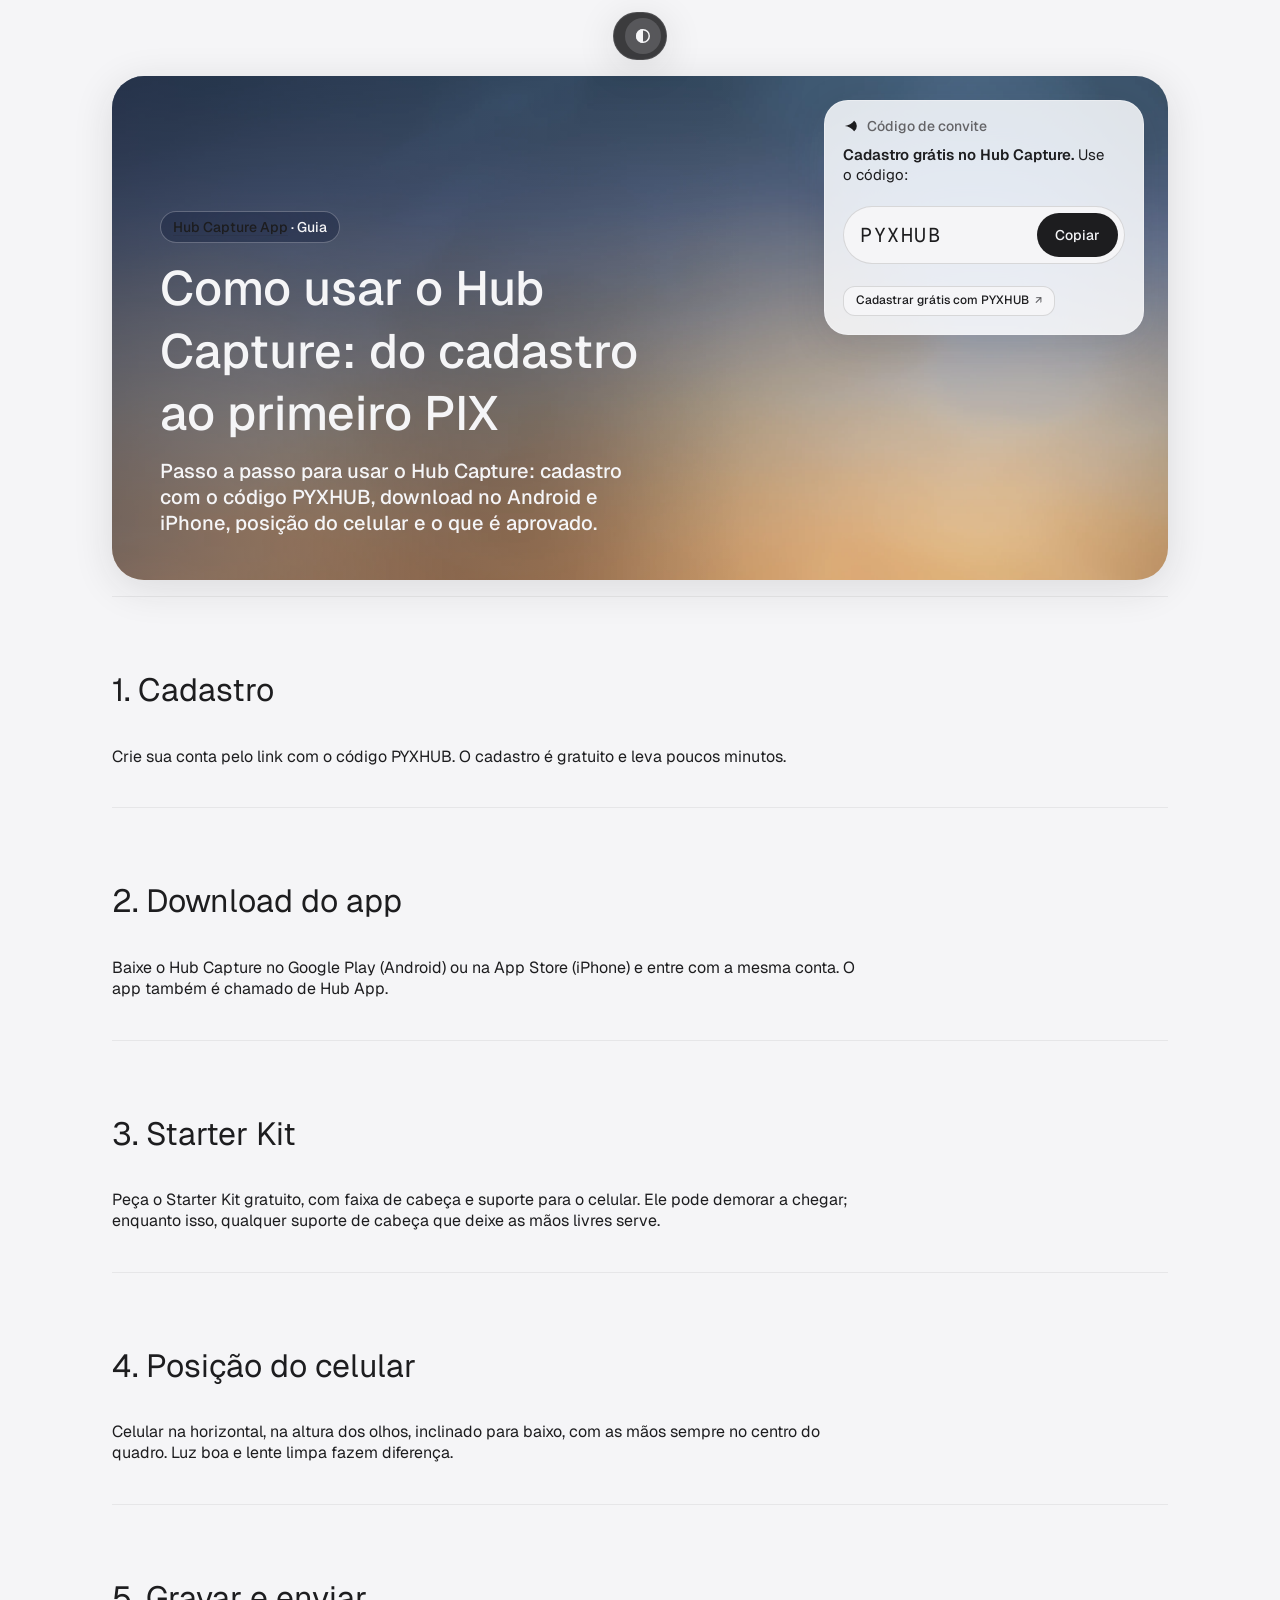
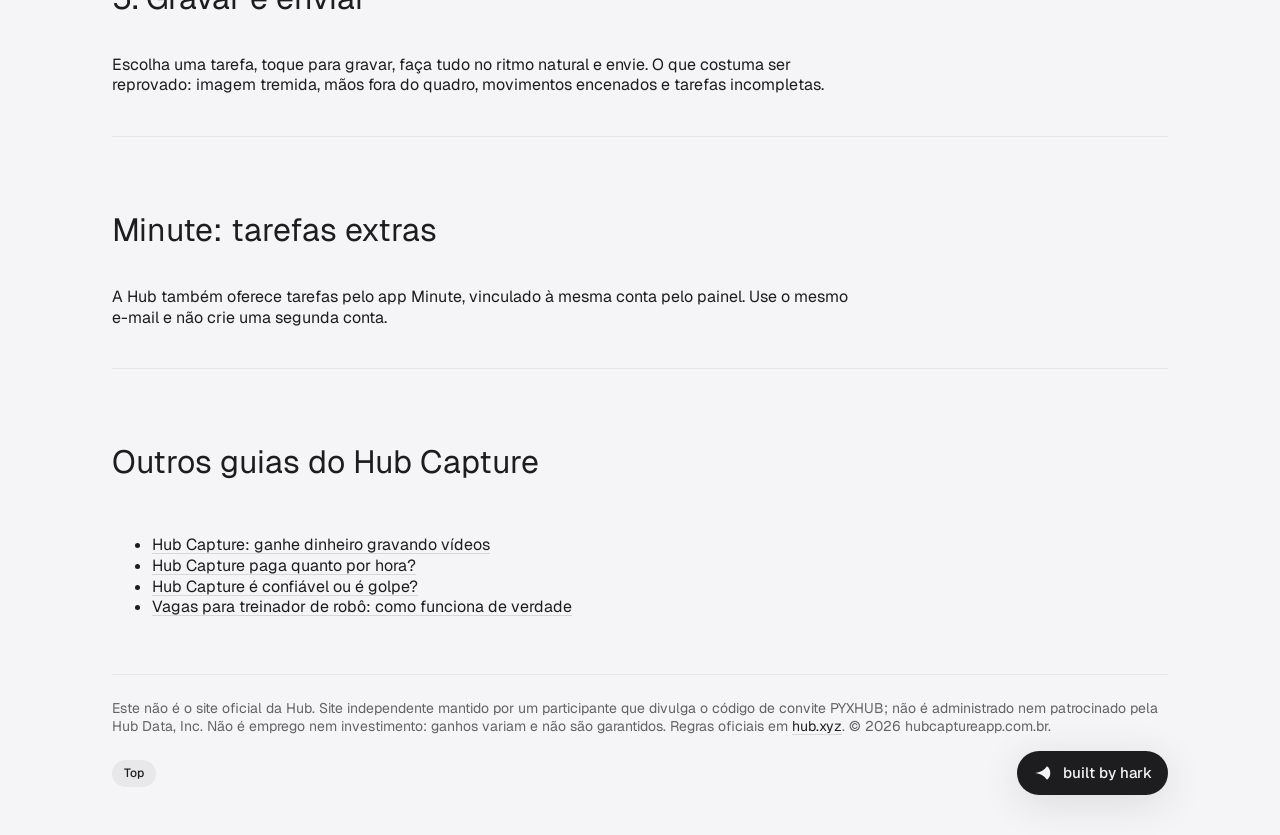
==== como-usar-hub-capture/index.html @ 34da89a3 "Search Console tag + 4 guias SEO" ====
<!doctype html>
<html lang="pt-BR">
  <head>
    <meta charset="utf-8" />
    <meta name="viewport" content="width=device-width, initial-scale=1" />
    <title>Como usar o Hub Capture: cadastro, download e primeira gravação</title>
    <meta name="description" content="Passo a passo para usar o Hub Capture: cadastro com o código PYXHUB, download no Android e iPhone, posição do celular e o que é aprovado." />
    <link rel="canonical" href="https://hubcaptureapp.com.br/como-usar-hub-capture/" />
    <meta property="og:type" content="article" /><meta property="og:locale" content="pt_BR" />
    <meta property="og:url" content="https://hubcaptureapp.com.br/como-usar-hub-capture/" /><meta property="og:title" content="Como usar o Hub Capture: cadastro, download e primeira gravação" />
    <meta property="og:description" content="Passo a passo para usar o Hub Capture: cadastro com o código PYXHUB, download no Android e iPhone, posição do celular e o que é aprovado." />
    <meta property="og:image" content="https://hubcaptureapp.com.br/hero-hubcapture.png" />
    <link rel="preconnect" href="https://fonts.googleapis.com" />
    <link rel="preconnect" href="https://fonts.gstatic.com" crossorigin />
    <link
      rel="stylesheet"
      href="https://fonts.googleapis.com/css2?family=Geist:wght@400;500;600&family=Geist+Mono:wght@400&display=swap"
    />
    <link rel="stylesheet" href="/hark.css" />
    <link rel="stylesheet" href="/hark-hero.css" />
    <style>
      .x-code {
        display: flex;
        align-items: center;
        gap: 8px;
        margin: 12px 0;
        padding: 6px 6px 6px 16px;
        border: 1px solid var(--stroke-primary);
        border-radius: var(--r-pill);
        background: var(--fill-primary-on);
      }
      .x-code__val {
        flex: 1;
        font-family: "Geist Mono", monospace;
        font-size: var(--size-heading);
        letter-spacing: 0.08em;
        color: var(--text-primary);
      }
      .x-copy {
        min-height: var(--tap);
        padding: 0 18px;
        border: 0;
        border-radius: var(--r-pill);
        background: var(--fill-primary);
        color: var(--text-primary-on);
        font: var(--type-label);
        cursor: pointer;
        transition: opacity var(--dur-quick) var(--ease-out);
      }
      .x-copy:hover { opacity: 0.85; }
      .x-copy:focus-visible { outline: 2px solid var(--text-primary); outline-offset: 2px; }
      .x-col h3 { font: var(--type-heading); margin: 0 0 12px; color: var(--text-primary); }
    </style>
    <script type="application/ld+json">{"@context": "https://schema.org", "@type": "FAQPage", "mainEntity": [{"@type": "Question", "name": "1. Cadastro", "acceptedAnswer": {"@type": "Answer", "text": "Crie sua conta pelo link com o código PYXHUB. O cadastro é gratuito e leva poucos minutos."}}, {"@type": "Question", "name": "2. Download do app", "acceptedAnswer": {"@type": "Answer", "text": "Baixe o Hub Capture no Google Play (Android) ou na App Store (iPhone) e entre com a mesma conta. O app também é chamado de Hub App."}}, {"@type": "Question", "name": "3. Starter Kit", "acceptedAnswer": {"@type": "Answer", "text": "Peça o Starter Kit gratuito, com faixa de cabeça e suporte para o celular. Ele pode demorar a chegar; enquanto isso, qualquer suporte de cabeça que deixe as mãos livres serve."}}, {"@type": "Question", "name": "4. Posição do celular", "acceptedAnswer": {"@type": "Answer", "text": "Celular na horizontal, na altura dos olhos, inclinado para baixo, com as mãos sempre no centro do quadro. Luz boa e lente limpa fazem diferença."}}, {"@type": "Question", "name": "5. Gravar e enviar", "acceptedAnswer": {"@type": "Answer", "text": "Escolha uma tarefa, toque para gravar, faça tudo no ritmo natural e envie. O que costuma ser reprovado: imagem tremida, mãos fora do quadro, movimentos encenados e tarefas incompletas."}}, {"@type": "Question", "name": "Minute: tarefas extras", "acceptedAnswer": {"@type": "Answer", "text": "A Hub também oferece tarefas pelo app Minute, vinculado à mesma conta pelo painel. Use o mesmo e-mail e não crie uma segunda conta."}}]}</script>
  </head>
  <body>
    <div class="page" id="top">
      <header class="nav glass" data-auto></header>
      <main class="main">
        <section class="hero">
          <div class="hero__copy">
            <p class="hero__eyebrow"><a class="link" href="/">Hub Capture App</a> · Guia</p>
            <h1>Como usar o Hub Capture: do cadastro ao primeiro PIX</h1>
            <p class="hero__sub">Passo a passo para usar o Hub Capture: cadastro com o código PYXHUB, download no Android e iPhone, posição do celular e o que é aprovado.</p>
          </div>
          <aside class="callout" aria-label="Código de convite">
            <p class="callout__head"><span class="hark-mark" data-size="16"></span> Código de convite</p>
            <p class="callout__lead"><strong>Cadastro grátis no Hub Capture.</strong> Use o código:</p>
            <div class="x-code"><span class="x-code__val">PYXHUB</span><button class="x-copy" type="button" data-copy="PYXHUB" aria-label="Copiar o código PYXHUB">Copiar</button></div>
            <a class="btn" href="https://app.hub.xyz/r/PYXHUB" target="_blank" rel="noopener">Cadastrar grátis com PYXHUB</a>
          </aside>
        </section>
        <section class="section"><div class="head"><h2>1. Cadastro</h2></div><div class="prose"><p>Crie sua conta pelo link com o código PYXHUB. O cadastro é gratuito e leva poucos minutos.</p></div></section>
<section class="section"><div class="head"><h2>2. Download do app</h2></div><div class="prose"><p>Baixe o Hub Capture no Google Play (Android) ou na App Store (iPhone) e entre com a mesma conta. O app também é chamado de Hub App.</p></div></section>
<section class="section"><div class="head"><h2>3. Starter Kit</h2></div><div class="prose"><p>Peça o Starter Kit gratuito, com faixa de cabeça e suporte para o celular. Ele pode demorar a chegar; enquanto isso, qualquer suporte de cabeça que deixe as mãos livres serve.</p></div></section>
<section class="section"><div class="head"><h2>4. Posição do celular</h2></div><div class="prose"><p>Celular na horizontal, na altura dos olhos, inclinado para baixo, com as mãos sempre no centro do quadro. Luz boa e lente limpa fazem diferença.</p></div></section>
<section class="section"><div class="head"><h2>5. Gravar e enviar</h2></div><div class="prose"><p>Escolha uma tarefa, toque para gravar, faça tudo no ritmo natural e envie. O que costuma ser reprovado: imagem tremida, mãos fora do quadro, movimentos encenados e tarefas incompletas.</p></div></section>
<section class="section"><div class="head"><h2>Minute: tarefas extras</h2></div><div class="prose"><p>A Hub também oferece tarefas pelo app Minute, vinculado à mesma conta pelo painel. Use o mesmo e-mail e não crie uma segunda conta.</p></div></section>
<section class="section"><div class="head"><h2>Outros guias do Hub Capture</h2></div><div class="prose"><ul><li><a class="link" href="/">Hub Capture: ganhe dinheiro gravando vídeos</a></li><li><a class="link" href="/hub-capture-quanto-paga/">Hub Capture paga quanto por hora?</a></li><li><a class="link" href="/hub-capture-e-confiavel/">Hub Capture é confiável ou é golpe?</a></li><li><a class="link" href="/vagas-treinador-de-robo/">Vagas para treinador de robô: como funciona de verdade</a></li></ul></div></section>
      </main>
      <footer class="foot">
        <p>Este não é o site oficial da Hub. Site independente mantido por um participante que divulga o código de convite PYXHUB; não é administrado nem patrocinado pela Hub Data, Inc. Não é emprego nem investimento: ganhos variam e não são garantidos. Regras oficiais em <a class="link" href="https://hub.xyz" target="_blank" rel="noopener">hub.xyz</a>. © 2026 hubcaptureapp.com.br.</p>
        <nav aria-label="Voltar às seções" data-auto></nav>
        <a class="badge" href="https://hark.com/" target="_blank" rel="noopener"><span class="hark-mark"></span><span>built by hark</span></a>
      </footer>
    </div>
    <script src="/hark.js"></script>
    <script>
      document.querySelectorAll(".x-copy").forEach(function (b) {
        b.addEventListener("click", function () {
          var code = b.getAttribute("data-copy");
          function done() {
            b.textContent = "Copiado!";
            setTimeout(function () { b.textContent = "Copiar"; }, 2000);
          }
          if (navigator.clipboard && navigator.clipboard.writeText) {
            navigator.clipboard.writeText(code).then(done, fallback);
          } else {
            fallback();
          }
          function fallback() {
            var t = document.createElement("textarea");
            t.value = code;
            t.setAttribute("readonly", "");
            t.style.position = "absolute";
            t.style.left = "-9999px";
            document.body.appendChild(t);
            t.select();
            try { document.execCommand("copy"); done(); } catch (e) {}
            document.body.removeChild(t);
          }
        });
      });
    </script>
  </body>
</html>
---- hark.css ----
/* Hark's design tokens and component styles. Each component's rules follow its @component comment. style-gates: data */

/* @component foundations */
/* Every component switches layout at one of three widths: 600px, below which a page takes a phone's
   spacing; 761px, from which two-up components (stats, checklists, pairs) sit side by side; and 900px,
   from which heads, steps, timelines, cards and the hero's callout take their desktop layout. Media
   queries cannot read custom properties, so each query writes one side of those widths, and
   TestKitStylesheetsShareThreeBreakpoints holds every kit file to them. */
:root {
  color-scheme: light dark;

  --text-primary: light-dark(#1d1d1f, #f5f5f7);         /* body text */
  --text-secondary: light-dark(#636366, #a1a1a6);       /* supporting grey text */
  --text-tertiary: light-dark(#1d1d1f4d, #f5f5f74d);    /* hollow dots, faint marks; never body text */
  --text-primary-on: light-dark(#f5f5f7, #1d1d1f);      /* text on --fill-primary */
  --text-secondary-on: light-dark(#aeaeb2, #5c5c60);    /* grey text on --fill-primary */
  --fill-primary: light-dark(#1d1d1f, #f5f5f7);         /* the strong fill: solid chips, the nav, the badge */
  --fill-primary-on: light-dark(#f5f5f7, #1d1d1f);      /* the page background */
  --fill-secondary: light-dark(#1d1d1f80, #f5f5f780);
  --fill-tertiary: light-dark(#e8e8ea, #2a2a2d);        /* the grey card, panel and row tint */
  --fill-segment: light-dark(#3a3a3c, #e2e2e4);         /* the nav's tab track */
  --fill-system-green: #00a665;                         /* status: done, ready */
  --fill-system-orange: #ff4d00;                        /* status: now, current */
  --fill-system-red: light-dark(#da2f35, #f1555b);      /* status: blocked, error */
  --transparent-primary: light-dark(#1d1d1f4d, #f5f5f74d);
  --stroke-primary: light-dark(#1d1d1f24, #f5f5f724);   /* strong hairline */
  --stroke-secondary: light-dark(#1d1d1f12, #f5f5f712); /* faint hairline between rows */
  --stroke-primary-on: light-dark(#f5f5f71a, #1d1d1f1a);
  --stroke-composer: light-dark(#f5f5f780, #1d1d1f80);  /* the callout's glass edge */
  --stroke-system-orange: #ff4d0026;
  --hover-wash: light-dark(#1d1d1f0d, #f5f5f70d);
  --hover-wash-primary-on: light-dark(#f9f9fa26, #1d1d1f14);

  /* The hero is light text over a dark photo in both themes. */
  --hero-surface: #161f39;
  --hero-text: #f5f5f7;
  --hero-text-muted: #f5f5f7cc;
  --hero-scrim-strong: rgb(22 31 57 / 0.78);
  --hero-scrim-soft: rgb(22 31 57 / 0.3);
  --hero-scrim-side: rgb(22 31 57 / 0.45);
  --hero-glass: rgb(22 31 57 / 0.42);
  --hero-glass-faint: rgb(22 31 57 / 0.35);
  --hero-glass-stroke: rgb(245 245 247 / 0.28);

  --mat-regular: light-dark(rgb(255 255 255 / 0.56), rgb(29 29 31 / 0.55));
  --mat-thin: light-dark(rgb(255 255 255 / 0.22), rgb(29 29 31 / 0.4));
  --mat-agent: light-dark(rgb(255 255 255 / 0.84), rgb(29 29 31 / 0.66));
  --mat-inverse: color-mix(in srgb, var(--fill-primary) 86%, transparent);  /* the nav: dark on light, light on dark */
  --hark-blur: blur(50px) saturate(1.6);
  --hark-shadow: 0 8px 40px #1d1d1f1f;

  --sans: "GT Standard", "GT Standard L", "Geist", -apple-system, BlinkMacSystemFont, "Helvetica Neue", sans-serif;
  --lh: 1.3;                                            /* every text style is 130% */
  --weight-light: 300;
  --weight-regular: 400;
  --weight-medium: 500;
  --weight-bold: 600;
  --size-caption: 12px;                                 /* the smallest text allowed */
  --size-meta: 13px;
  --size-small: 14px;
  --size-body: 15px;
  --size-prose: 16px;
  --size-heading: 20px;
  --size-figure: clamp(24px, 3vw, 32px);
  --size-title: clamp(26px, 3vw, 32px);
  --size-display: clamp(34px, 5vw, 48px);
  --size-lede: clamp(16px, 1.7vw, 20px);

  --type-caption: var(--weight-regular) var(--size-caption)/var(--lh) var(--sans);
  --type-tag: var(--weight-medium) var(--size-caption)/var(--lh) var(--sans);
  --type-small: var(--weight-regular) var(--size-small)/var(--lh) var(--sans);
  --type-label: var(--weight-medium) var(--size-small)/var(--lh) var(--sans);
  --type-body: var(--weight-regular) var(--size-body)/var(--lh) var(--sans);
  --type-body-strong: var(--weight-medium) var(--size-body)/var(--lh) var(--sans);
  --type-heading: var(--weight-medium) var(--size-heading)/var(--lh) var(--sans);
  --type-lede: var(--weight-medium) var(--size-lede)/var(--lh) var(--sans);
  --type-figure: var(--weight-regular) var(--size-figure)/var(--lh) var(--sans);
  --type-title: var(--weight-regular) var(--size-title)/var(--lh) var(--sans);
  --type-display: var(--weight-medium) var(--size-display)/var(--lh) var(--sans);
  --type-numeral: var(--weight-regular) 48px/1 var(--sans);

  --r-s: 12px;
  --r-m: 16px;
  --r-l: 24px;
  --r-xl: 32px;
  --r-pill: 100px;

  --ease-out: cubic-bezier(0.23, 1, 0.32, 1);
  --dur-quick: 160ms;

  --page-max: 1120px;
  --gutter: clamp(16px, 3vw, 32px);                     /* the page's side padding */
  --tap: 44px;                                          /* the smallest touch target */
}
:root[data-theme="light"] { color-scheme: light; }
:root[data-theme="dark"] { color-scheme: dark; }

* { box-sizing: border-box; }
/* The page keeps its own bounce but never hands a fling on: a page is framed in Hark's /site
   page, and a fling past its top would otherwise carry on into that page and drag the frame down. */
html, body { overscroll-behavior-y: contain; }
html { -webkit-text-size-adjust: 100%; scroll-behavior: smooth; }
@media (prefers-reduced-motion: reduce) { html { scroll-behavior: auto; } }

/* The page background lives on body and html stays transparent, so the browser paints the whole
   canvas, and the band a bounce reveals, in body's color, including a page's own override of it. */
body {
  margin: 0;
  background: var(--fill-primary-on);
  color: var(--text-primary);
  font: var(--type-body);
  -webkit-font-smoothing: antialiased;
  overflow-x: hidden;
}

img { max-width: 100%; display: block; }
figure { margin-inline: 0; }
a { color: inherit; }
b, strong { font-weight: var(--weight-bold); }
p { margin: 0; text-wrap: pretty; }
h1, h2, h3 { margin: 0; text-wrap: balance; }
small { font-size: max(var(--size-caption), 0.85em); }
.sub { color: var(--text-secondary); }

:focus-visible { outline: 2px solid var(--fill-primary); outline-offset: 3px; border-radius: 6px; }

/* @component page */
.page {
  max-width: var(--page-max);
  margin: 0 auto;
  padding-inline: var(--gutter);
  padding-block: 12px 40px;
  display: grid;
  grid-template-columns: minmax(0, 1fr);
  gap: 16px;
}
.main { display: grid; grid-template-columns: minmax(0, 1fr); gap: 16px; min-width: 0; }

.glass {
  background: var(--mat-inverse);
  -webkit-backdrop-filter: var(--hark-blur);
  backdrop-filter: var(--hark-blur);
  border: 1px solid var(--stroke-primary-on);
}
.nav {
  position: sticky;
  top: calc(env(safe-area-inset-top, 0px) + 12px);
  z-index: 20;
  justify-self: center;
  max-width: 100%;
  display: flex;
  align-items: center;
  gap: 6px;
  padding: 5px;
  border-radius: var(--r-pill);
  box-shadow: var(--hark-shadow);
}
.nav :focus-visible { outline-color: var(--fill-primary-on); }
.seg {
  display: flex;
  min-width: 0;
  overflow-x: auto;
  scrollbar-width: none;
  border-radius: var(--r-pill);
  background: var(--fill-segment);
}
.seg::-webkit-scrollbar { display: none; }
.seg a {
  flex: none;
  padding: 8px 14px;
  border-radius: var(--r-pill);
  font: var(--type-label);
  color: var(--text-secondary-on);
  text-decoration: none;
  white-space: nowrap;
}
.seg a:hover { color: var(--text-primary-on); }
/* The active tab carries its own fill so its text is measured against it. */
.seg a[aria-current="true"] { background: var(--fill-primary-on); color: var(--text-primary); }
.theme-btn {
  flex: none;
  width: 36px; height: 36px;
  display: grid;
  place-items: center;
  border: 0;
  border-radius: 50%;
  background: var(--hover-wash-primary-on);
  color: var(--text-primary-on);
  cursor: pointer;
}
.theme-btn:hover { box-shadow: inset 0 0 0 100px var(--hover-wash-primary-on); }
.theme-btn::before { content: ""; width: 14px; height: 14px; border-radius: 50%; box-shadow: inset 0 0 0 1.5px currentColor; background: linear-gradient(to right, light-dark(currentColor, transparent) 50%, light-dark(transparent, currentColor) 50%); }
@media (max-width: 599px) {
  .seg a { display: flex; align-items: center; min-height: var(--tap); }
  .theme-btn { width: var(--tap); height: var(--tap); }
}

/* @component footer */
.foot {
  display: flex;
  flex-wrap: wrap;
  align-items: center;
  justify-content: space-between;
  gap: 16px 24px;
  padding-top: 24px;
  border-top: 1px solid var(--stroke-secondary);
  font-size: var(--size-small);
  color: var(--text-secondary);
}
.foot strong { color: var(--text-primary); }
.foot nav { display: flex; flex-wrap: wrap; gap: 6px; }
.foot nav a {
  padding: 6px 12px;
  border-radius: var(--r-pill);
  background: var(--fill-tertiary);
  color: var(--text-primary);
  font: var(--type-tag);
  text-decoration: none;
}
.foot nav a:hover { box-shadow: inset 0 0 0 100px var(--hover-wash); }
.badge {
  display: inline-flex;
  align-items: center;
  gap: 10px;
  padding: 12px 16px;
  border-radius: var(--r-xl);
  background: var(--fill-primary);
  color: var(--text-primary-on);
  box-shadow: var(--hark-shadow);
  font: var(--weight-medium) var(--size-body)/1.1 var(--sans);
  text-decoration: none;
}
.badge:hover { box-shadow: var(--hark-shadow), inset 0 0 0 100px var(--hover-wash-primary-on); }
.hark-mark { display: inline-grid; place-items: center; }
.hark-mark svg { display: block; }
@media (max-width: 599px) {
  .foot nav a { display: inline-flex; align-items: center; min-height: var(--tap); min-width: var(--tap); }
  .badge { min-height: var(--tap); }
}

/* @component chip */
.chip {
  display: inline-flex;
  align-items: center;
  gap: 6px;
  padding: 4px 10px 4px 8px;
  border-radius: var(--r-pill);
  font: var(--type-tag);
  max-width: 100%;
  background: var(--fill-tertiary);
  color: var(--text-secondary);
  vertical-align: middle;
}
.chip::before {
  content: "";
  width: 7px; height: 7px;
  border-radius: 50%;
  flex: none;
  box-shadow: inset 0 0 0 1.5px var(--text-tertiary);
}
.chip--solid { background: var(--fill-primary); color: var(--text-primary-on); }
.chip--solid::before { background: var(--fill-system-green); box-shadow: none; }
td .chip { white-space: nowrap; }
/* @component dot */
.dot {
  display: inline-flex;
  align-items: center;
  gap: 6px;
  margin-top: 4px;
  font: var(--type-tag);
  color: var(--text-primary);
}
.dot::before { content: ""; width: 7px; height: 7px; border-radius: 50%; background: var(--fill-system-green); }
tbody th .dot { display: flex; width: fit-content; }
/* @component pill */
.pill {
  display: inline-block;
  padding: 1px 8px;
  border-radius: var(--r-pill);
  background: var(--fill-tertiary);
  color: var(--text-secondary);
  font: var(--type-tag);
  white-space: normal;
  vertical-align: 1px;
}
/* @component button, link and links */
.btn {
  display: inline-flex;
  align-items: center;
  gap: 6px;
  min-height: 30px;
  padding: 5px 12px;
  border-radius: var(--r-s);
  background: var(--fill-primary-on);
  color: var(--text-primary);
  border: 1px solid var(--stroke-primary);
  font: var(--type-tag);
  text-decoration: none;
  max-width: 100%;
  transition: box-shadow var(--dur-quick) ease;
}
.btn:hover { box-shadow: inset 0 0 0 100px var(--hover-wash); }
.btn[target="_blank"]::after { content: "\2197"; font-size: 11px; color: var(--text-secondary); }
.link {
  color: var(--text-primary);
  text-decoration: underline;
  text-decoration-color: var(--stroke-primary);
  text-underline-offset: 3px;
  max-width: 100%;
  overflow-wrap: anywhere;
}
.link:hover { text-decoration-color: currentColor; }
.links { display: flex; flex-wrap: wrap; gap: 8px; }
@media (pointer: coarse), (max-width: 599px) { .btn { min-height: var(--tap); padding-inline: 14px; } }

/* A button that asks Hark is the page's primary capsule. Once it sends, Hark
   writes a check and "Sent to Hark" into it, and it turns secondary. A press
   that does not send shows a short notice in place of its words for a moment. */
.btn[data-hark-action] {
  justify-content: center;
  gap: 8px;
  min-height: 48px;
  padding: 0 20px;
  border: 0;
  border-radius: var(--r-pill);
  background: var(--fill-primary);
  color: var(--text-primary-on);
  font: var(--type-body-strong);
  text-align: center;
  white-space: nowrap;
  cursor: pointer;
  transition: box-shadow var(--dur-quick) ease, transform var(--dur-quick) ease;
}
.btn[data-hark-action]:hover { box-shadow: inset 0 0 0 100px var(--hover-wash-primary-on); }
.btn[data-hark-action]:active { transform: scale(0.97); }
.btn[data-hark-action] svg { flex: none; }
.btn[data-hark-action][data-hark-state="sent"] { background: var(--fill-tertiary); color: var(--text-primary); box-shadow: none; }

[data-hark-action][data-hark-state="sending"] { opacity: 0.6; pointer-events: none; }
[data-hark-action][data-hark-state="sent"] { pointer-events: none; cursor: default; }
@media (max-width: 599px) {
  .link { display: inline-flex; align-items: center; min-width: var(--tap); min-height: var(--tap); margin: -13px 0; vertical-align: middle; }
}
/* @component text and fineprint */
.prose { display: grid; gap: 12px; max-width: 68ch; font-size: var(--size-prose); }
.fineprint { font-size: var(--size-small); color: var(--text-secondary); max-width: 70ch; }
/* @component hero */
.hero {
  position: relative;
  min-height: clamp(320px, 46vh, 480px);
  border-radius: var(--r-xl);
  overflow: hidden;
  display: flex;
  align-items: flex-end;
  color: var(--hero-text);
  isolation: isolate;
  box-shadow: var(--hark-shadow);
  background: var(--hero-surface);
}
/* Without a photo the hero is as tall as its copy, so the callout sits beside the copy instead of over it. */
.hero:not(:has(.hero__img)) { min-height: 0; background: var(--hero-surface) center / cover no-repeat; }
.hero:not(:has(.hero__img))::after { background: linear-gradient(to right, var(--hero-scrim-side) 0%, transparent 60%); }
@media (min-width: 900px) {
  .hero:not(:has(.hero__img)) > .callout { position: static; flex: none; align-self: flex-start; margin: clamp(16px, 2.4vw, 24px) clamp(16px, 2.4vw, 24px) clamp(16px, 2.4vw, 24px) auto; }
}
.hero__img {
  position: absolute;
  inset: 0;
  width: 100%;
  height: 100%;
  object-fit: cover;
  object-position: 40% 60%;
  z-index: -2;
}
.hero::after {
  content: "";
  position: absolute;
  inset: 0;
  z-index: -1;
  background:
    linear-gradient(to top, var(--hero-scrim-strong) 0%, var(--hero-scrim-soft) 42%, transparent 66%),
    linear-gradient(to right, var(--hero-scrim-side) 0%, transparent 60%);
}
.hero__copy {
  display: grid;
  gap: 14px;
  max-width: 40rem;
  padding: clamp(24px, 4vw, 48px);
  padding-bottom: clamp(28px, 3.4vw, 44px);
}
.hero__eyebrow {
  justify-self: start;
  padding: 6px 12px;
  border-radius: var(--r-pill);
  background: var(--hero-glass);
  border: 1px solid var(--hero-glass-stroke);
  -webkit-backdrop-filter: var(--hark-blur);
  backdrop-filter: var(--hark-blur);
  font: var(--type-label);
}
.hero h1 { font: var(--type-display); letter-spacing: 0; }
.hero h1 em { font-style: normal; }
.hero__sub { font: var(--type-lede); max-width: 34ch; }
.hero__meta { font-size: var(--size-small); color: var(--hero-text-muted); }
.hero__credit {
  position: absolute;
  right: clamp(20px, 3vw, 32px);
  bottom: 16px;
  padding: 4px 10px;
  border-radius: var(--r-pill);
  background: var(--hero-glass-faint);
  -webkit-backdrop-filter: var(--hark-blur);
  backdrop-filter: var(--hark-blur);
  font: var(--type-caption);
  color: var(--hero-text-muted);
}
/* A callout overlays the photo's top corner, so the hero keeps room for it above the copy. */
@media (min-width: 900px) { .hero:has(> .callout) { min-height: clamp(420px, 56vh, 560px); } }
.hero > .callout {
  position: absolute;
  top: clamp(16px, 2.4vw, 24px);
  right: clamp(16px, 2.4vw, 24px);
  width: min(320px, calc(100% - 32px));
}
@media (max-width: 899px) {
  .hero { flex-direction: column; justify-content: flex-end; align-items: stretch; min-height: 0; }
  .hero__img { object-position: 22% 50%; }
  .hero__copy { padding-top: 140px; padding-bottom: 28px; }
  .hero:not(:has(.hero__img)) .hero__copy { padding-top: clamp(24px, 4vw, 48px); }
  .hero__credit { top: 16px; right: 16px; bottom: auto; }
  .hero > .callout { position: static; width: auto; margin: 0 12px 12px; }
}
/* On a phone the title starts higher, so the first screen reaches the stats. */
@media (max-width: 599px) { .hero__copy { padding-top: 88px; padding-bottom: 20px; } }
/* @component callout */
.callout {
  max-width: 420px;
  display: grid;
  gap: 10px;
  padding: 16px 18px 18px;
  border-radius: var(--r-l);
  background: var(--mat-agent);
  -webkit-backdrop-filter: var(--hark-blur);
  backdrop-filter: var(--hark-blur);
  border: 1px solid var(--stroke-composer);
  box-shadow: var(--hark-shadow);
  color: var(--text-primary);
  font-size: var(--size-small);
}
.callout__head { display: flex; align-items: center; gap: 8px; color: var(--text-secondary); font-weight: var(--weight-medium); }
.callout__head svg { color: var(--text-primary); }
.callout__lead { font-size: var(--size-body); }
.callout .fineprint { font-size: var(--size-caption); }
.callout .btn { justify-self: start; }
/* @component stats */
.stats { display: grid; grid-auto-flow: column; grid-auto-columns: minmax(0, 1fr); padding-top: 8px; }
.stat {
  display: grid;
  grid-template-rows: 1fr auto;
  gap: 4px;
  padding: 12px 24px;
  border-left: 1px solid var(--stroke-secondary);
}
.stat:first-child { border-left: 0; padding-left: 0; }
.stat__fig { font: var(--type-figure); font-variant-numeric: tabular-nums; }
.stat__label { font-size: var(--size-small); color: var(--text-secondary); }
@media (max-width: 760px) {
  .stats { grid-auto-flow: row; grid-template-columns: auto minmax(0, 1fr); column-gap: 12px; padding-top: 0; }
  .stat { grid-column: 1 / -1; grid-template-columns: subgrid; align-items: baseline; gap: 12px; padding: 14px 0; border-left: 0; border-top: 1px solid var(--stroke-secondary); }
  .stat:first-child { border-top: 0; }
}
/* On a phone the stats sit two to a row, figure over label. */
@media (max-width: 599px) {
  .stats { grid-template-columns: repeat(2, minmax(0, 1fr)); column-gap: 0; }
  .stat { grid-column: auto; grid-template-columns: none; gap: 2px; padding: 12px 0; }
  .stat:nth-child(2) { border-top: 0; }
  .stat:nth-child(even) { padding-left: 16px; border-left: 1px solid var(--stroke-secondary); }
  .stat__fig { font-size: 26px; line-height: 1.15; }
  .stat__label { font-size: var(--size-caption); }
}
/* @component section */
.section {
  padding-block: clamp(40px, 6vw, 72px) clamp(16px, 2vw, 24px);
  border-top: 1px solid var(--stroke-secondary);
  scroll-margin-top: calc(env(safe-area-inset-top, 0px) + 72px); /* Clears the sticky .nav: its top offset plus its tallest height, 56px. */
  min-width: 0;
}
.section > * + * { margin-top: clamp(20px, 2.4vw, 28px); }
.section > .head + * { margin-top: 0; }
.head {
  display: grid;
  grid-template-columns: minmax(0, 1.65fr) minmax(0, 1fr);
  gap: 10px 40px;
  align-items: end;
  margin-bottom: clamp(24px, 3vw, 36px);
}
.head__eyebrow { grid-column: 1 / -1; font: var(--type-label); color: var(--text-secondary); }
.head h2 { font: var(--type-title); }
.head__sub { justify-self: end; font-size: var(--size-body); color: var(--text-secondary); max-width: 44ch; text-align: right; }
@media (max-width: 899px) { .head { grid-template-columns: 1fr; } .head__sub { justify-self: start; text-align: left; } }
/* @component table */
.table-wrap { margin-inline: -12px; padding-inline: 12px; overflow-x: auto; }
table { width: 100%; border-collapse: collapse; font: var(--type-small); font-variant-numeric: tabular-nums; }
caption { text-align: left; font: var(--type-caption); color: var(--text-secondary); padding: 0 0 10px; }
th, td { text-align: left; vertical-align: top; padding: 12px; border-bottom: 1px solid var(--stroke-secondary); }
th:first-child, td:first-child { padding-left: 0; }
th:last-child, td:last-child { padding-right: 0; }
thead th {
  font: var(--type-tag);
  color: var(--text-secondary);
  border-bottom-color: var(--stroke-primary);
  padding-top: 0;
  padding-bottom: 8px;
  white-space: nowrap;
}
tbody th { font-weight: var(--weight-bold); }
tbody tr:last-child > * { border-bottom: 0; }
.rowhead { white-space: nowrap; }
td small, th small { display: block; font: var(--type-caption); color: var(--text-secondary); margin-top: 2px; }
td.num { font-weight: var(--weight-bold); white-space: nowrap; }
td.num small { white-space: normal; }
.muted { color: var(--text-secondary); }
tr.is-highlight > * { background: var(--fill-tertiary); }
tr.is-highlight > :first-child { box-shadow: -12px 0 var(--fill-tertiary); }
tr.is-highlight > :last-child { box-shadow: 12px 0 var(--fill-tertiary); }
.after-table { margin-top: 20px; padding-inline: 12px; }
@media (max-width: 599px) {
  .table-wrap table, .table-wrap tbody, .table-wrap tr, .table-wrap th, .table-wrap td { display: block; }
  .table-wrap thead { display: none; }
  .table-wrap caption { display: block; text-align: left; }
  /* A row is its name on top, then its cells wrapped three or four to a line, each label over its value. */
  .table-wrap tbody tr { display: flex; flex-wrap: wrap; gap: 8px 20px; padding: 14px 0; border-bottom: 1px solid var(--stroke-secondary); }
  .table-wrap tbody tr.is-highlight { margin-inline: -12px; padding-inline: 12px; background: var(--fill-tertiary); }
  .table-wrap tbody tr.is-highlight > * { background: none; box-shadow: none; }
  .table-wrap tbody tr > * { border-bottom: 0; padding: 0; }
  .table-wrap tbody tr > th { flex: 1 0 100%; }
  .table-wrap tbody td.is-empty { display: none; }
  .table-wrap tbody td[data-label]::before { content: attr(data-label); display: block; color: var(--text-secondary); font-size: var(--size-caption); font-weight: var(--weight-regular); line-height: 1.3; }
  .table-wrap tbody td:has(> .link:only-child) { align-self: end; }
  .table-wrap tbody td:has(> .link:only-child)::before { display: none; }
  .rowhead { white-space: normal; }
}
/* @component compare */
.compare { margin-inline: -12px; overflow-x: auto; scroll-snap-type: x mandatory; }
.compare table { table-layout: fixed; min-width: calc(var(--compare-cols, 3) * 200px); }
.compare th, .compare td { scroll-snap-align: start; padding-inline: 12px; }
.compare thead th { font: var(--type-body-strong); color: var(--text-primary); white-space: normal; padding-top: 0; padding-bottom: 14px; border-bottom-color: var(--stroke-secondary); }
/* On light tiles a white product backdrop blends into the grey. */
.compare__media { position: relative; display: grid; grid-template: minmax(0, 1fr) / minmax(0, 1fr); place-items: center; width: 100%; aspect-ratio: 4 / 3; max-height: 240px; margin: 0 0 12px; padding: 16px; border-radius: var(--r-m); background: var(--fill-tertiary); }
.compare__media img { max-width: 100%; max-height: 100%; mix-blend-mode: multiply; }
/* A photo of a place or a room fills its frame instead of fitting whole. */
.compare .compare__media.compare__media--photo { padding: 0; overflow: hidden; background: var(--fill-tertiary); }
.compare .compare__media.compare__media--photo img { position: absolute; inset: 0; width: 100%; height: 100%; max-width: none; max-height: none; object-fit: cover; mix-blend-mode: normal; }
.compare thead th > .chip { display: flex; width: fit-content; margin-top: 8px; }
.compare:has(.compare__media) thead th:not(:has(.compare__media))::before { content: ""; display: block; width: 100%; aspect-ratio: 4 / 3; max-height: 240px; margin-bottom: 12px; border-radius: var(--r-m); background: var(--fill-tertiary); }
:root[data-theme="dark"] .compare__media img { mix-blend-mode: normal; border-radius: var(--r-s); }
@media (prefers-color-scheme: dark) { :root:not([data-theme="light"]) .compare__media img { mix-blend-mode: normal; border-radius: var(--r-s); } }
/* The header column shrinks to nothing on screen but stays in the table, so screen readers keep each value's row header. */
.js .compare tbody th[scope="row"], .js .compare thead td:first-child { width: 0; padding: 0; border: 0; overflow: hidden; clip-path: inset(50%); white-space: nowrap; }
.js .compare td[data-label]::before { content: attr(data-label); content: attr(data-label) / ""; display: block; margin-bottom: 4px; font: var(--type-caption); color: var(--text-secondary); }
/* On a phone two options show side by side, and the rest are a swipe away. */
@media (max-width: 599px) { .compare table { min-width: calc(var(--compare-cols, 3) * 46vw); } .compare th, .compare td { padding-inline: 8px; } }
/* @component steps */
.step {
  display: grid;
  grid-template-columns: 112px minmax(0, 1fr) minmax(220px, 0.78fr);
  gap: 16px 28px;
  padding: 28px 0;
  border-bottom: 1px solid var(--stroke-secondary);
}
.step > * { min-width: 0; }
.steps > .step:last-child { border-bottom: 0; }
.step p + p { margin-top: 8px; }
.step__num { font: var(--type-numeral); color: var(--text-primary); font-variant-numeric: tabular-nums; }
.step__eyebrow { margin-top: 8px; font: var(--type-label); color: var(--text-secondary); }
.step h3 { font: var(--type-heading); margin-bottom: 12px; }
.step__pills { list-style: none; margin: 0 0 14px; padding: 0; display: flex; flex-wrap: wrap; gap: 6px; }
.step__pills li {
  padding: 4px 10px;
  border-radius: var(--r-pill);
  border: 1px solid var(--stroke-primary);
  font-size: var(--size-meta);
  color: var(--text-secondary);
  max-width: 100%;
}
.step__pills b { color: var(--text-primary); font-weight: var(--weight-bold); }
.step__panel {
  align-self: start;
  margin: 0;
  padding: 16px 18px;
  border-radius: var(--r-m);
  background: var(--fill-tertiary);
  font-size: var(--size-small);
}
.step__panel dt { font-size: var(--size-caption); color: var(--text-secondary); margin-bottom: 2px; }
.step__panel dd { margin: 0 0 12px; }
.step__panel dd:last-child { margin-bottom: 0; }
.step__panel .fineprint { display: block; margin-top: 6px; font-size: var(--size-caption); }
.step__panel .btn { margin-top: 8px; }
.step__figure { grid-column: 2 / span 2; margin: 0; }
.step__figure img { width: 100%; height: clamp(200px, 26vw, 320px); object-fit: cover; border-radius: var(--r-m); }
.step__figure figcaption { font-size: var(--size-caption); color: var(--text-secondary); padding-top: 10px; }
@media (min-width: 900px) {
  .step:not(:has(> .step__panel)) { grid-template-columns: 112px minmax(0, 1fr); }
  .step:not(:has(> .step__panel)) > .step__figure { grid-column: 2; }
}
@media (max-width: 899px) {
  .step { grid-template-columns: minmax(0, 1fr); gap: 14px; }
  .step__figure { grid-column: 1; }
  .step__intro { display: flex; align-items: baseline; gap: 14px; }
  .step__num { font-size: 40px; }
  .step__eyebrow { margin-top: 0; }
}
/* @component checklist */
.checklist { display: grid; grid-template-columns: minmax(0, 1.4fr) auto minmax(0, 1fr); column-gap: 20px; list-style: none; margin: 0; padding: 0; }
.checklist:not(:has(.checklist__note)) { grid-template-columns: minmax(0, 1fr) auto; }
.checklist > li {
  display: grid;
  grid-column: 1 / -1;
  grid-template-columns: subgrid;
  row-gap: 8px;
  align-items: center;
  padding: 14px 0;
  border-bottom: 1px solid var(--stroke-secondary);
}
.checklist > li:last-child { border-bottom: 0; }
.checklist__item { grid-column: 1; font-weight: var(--weight-bold); }
.checklist > li > .chip { grid-column: 2; justify-self: start; }
.checklist:not(:has(.checklist__note)) > li > .chip { justify-self: end; }
.checklist__item small { display: block; font-weight: var(--weight-regular); font-size: var(--size-caption); color: var(--text-secondary); margin-top: 2px; }
.checklist__note { grid-column: 3; font-size: var(--size-small); color: var(--text-secondary); }
.checklist > li.is-done .checklist__item { text-decoration: line-through; text-decoration-color: var(--text-tertiary); }
/* A row's own button sits in a last column, so each booking is pressed where it is listed. */
.checklist:has(> li > .btn) { grid-template-columns: minmax(0, 1.4fr) auto minmax(0, 1fr) auto; }
.checklist:has(> li > .btn):not(:has(.checklist__note)) { grid-template-columns: minmax(0, 1fr) auto auto; }
.checklist > li > .btn { grid-column: -2; justify-self: end; }
.checklist > li > .btn[data-hark-action] { min-height: 36px; padding: 0 16px; font: var(--type-label); white-space: nowrap; }
@media (max-width: 760px) {
  .checklist, .checklist:has(> li > .btn), .checklist:has(> li > .btn):not(:has(.checklist__note)) { grid-template-columns: minmax(0, 1fr) auto; }
  .checklist > li > .chip { justify-self: end; }
  .checklist__note { grid-column: 1 / -1; }
  .checklist > li:has(> .btn) > .checklist__note { grid-column: 1; }
  .checklist > li > .btn { grid-column: 2; justify-self: end; }
}
/* @component breakdown */
.breakdown { max-width: 720px; }
@media (min-width: 900px) { .section > .breakdown, .section > .aside { max-width: calc((100% - 40px) * 1.65 / 2.65); } }
.breakdown dl { margin: 0; }
.breakdown .row {
  display: flex;
  align-items: baseline;
  justify-content: space-between;
  gap: 16px;
  padding: 14px 0;
  border-bottom: 1px solid var(--stroke-secondary);
}
.breakdown dt { font-size: var(--size-body); }
.breakdown dt small { display: block; color: var(--text-secondary); font-size: var(--size-meta); margin-top: 2px; }
.breakdown dd { margin: 0; font-weight: var(--weight-bold); font-size: var(--size-body); white-space: nowrap; font-variant-numeric: tabular-nums; }
.breakdown .row--total {
  margin-top: -1px;
  padding: 18px 0 0;
  border-top: 1px solid var(--stroke-primary);
  border-bottom: 0;
  flex-wrap: wrap;
  align-items: baseline;
}
.breakdown .row--total dt { font: var(--type-body-strong); }
.breakdown .row--total dd { font: var(--type-figure); white-space: normal; }
.breakdown .fineprint { margin-top: 16px; }
/* @component pair */
.pair { display: grid; grid-template-columns: repeat(2, minmax(0, 1fr)); gap: clamp(20px, 3vw, 40px); align-items: start; }
.pair:has(> :is(.callout, .aside):last-child) { grid-template-columns: minmax(0, 1.65fr) minmax(0, 1fr); column-gap: 40px; }
.pair > .callout { max-width: none; }
@media (max-width: 760px) { .pair, .pair:has(> :is(.callout, .aside):last-child) { grid-template-columns: minmax(0, 1fr); } }
/* @component timeline */
.timeline { display: grid; grid-template-columns: 210px minmax(0, 1fr) auto; column-gap: 28px; list-style: none; margin-inline: 0; margin-bottom: 0; padding: 0; }
.timeline > li {
  display: grid;
  grid-column: 1 / -1;
  grid-template-columns: subgrid;
  row-gap: 8px;
  align-items: start;
  padding: 18px 0;
  border-bottom: 1px solid var(--stroke-secondary);
}
.timeline > li:first-child { padding-top: 0; }
.timeline > li:last-child { border-bottom: 0; padding-bottom: 0; }
.timeline__when { display: flex; align-items: baseline; gap: 12px; font-weight: var(--weight-bold); }
.timeline__when::before {
  content: "";
  width: 8px; height: 8px;
  flex: none;
  border-radius: 50%;
  box-shadow: inset 0 0 0 1.5px var(--text-tertiary);
  transform: translateY(-1px);
}
.timeline > li.is-current .timeline__when::before { background: var(--fill-system-orange); box-shadow: 0 0 0 4px var(--stroke-system-orange); }
.timeline > li > p:has(> .chip:only-child) { justify-self: end; }
.timeline__what ul { margin: 0; padding-left: 18px; }
.timeline__what li { margin-bottom: 4px; }
.timeline__what li:last-child { margin-bottom: 0; }
.timeline__what p + p { margin-top: 6px; }
@media (max-width: 899px) {
  .timeline { grid-template-columns: minmax(0, 1fr); }
  .timeline > li > p:has(> .chip:only-child) { justify-self: start; }
  .timeline__what, .timeline > li > p:last-child { padding-left: 20px; }
}
/* @component cards */
.cards { display: grid; grid-template-columns: repeat(auto-fit, minmax(min(100%, 260px), 1fr)); gap: 16px; }
.cards:has(> :nth-child(4):last-child) { grid-template-columns: repeat(2, minmax(0, 1fr)); }
.cards > div { padding: 22px 24px; border-radius: var(--r-m); background: var(--fill-tertiary); }
.cards h3 { font: var(--type-heading); margin-bottom: 10px; }
.cards ul { margin: 0; padding: 0; list-style: none; }
.cards li { padding: 10px 0; border-bottom: 1px solid var(--stroke-secondary); }
.cards li:last-child { border-bottom: 0; padding-bottom: 0; }
.cards .quote { font: var(--type-heading); margin-bottom: 8px; text-wrap: balance; }
@media (max-width: 899px) { .cards { grid-template-columns: 1fr; } }
@media (max-width: 599px) { .cards { gap: 12px; } .cards > div { padding: 18px; } .cards h3 { margin-bottom: 4px; } }
/* @component aside */
.aside {
  max-width: 62ch;
  padding: 20px 22px;
  border: 1.5px dashed var(--stroke-primary);
  border-radius: var(--r-m);
}
.aside h3 { font: var(--type-heading); margin-bottom: 6px; }
/* @component chart */
.chart { margin-bottom: 8px; padding: 20px 20px 12px; border-radius: var(--r-m); background: var(--fill-tertiary); overflow-x: auto; }
.chart__cap { font-size: var(--size-caption); color: var(--text-secondary); margin-bottom: 12px; }
/* @component figure */
.band { margin-inline: 0; margin-bottom: 0; }
.band img { width: 100%; height: clamp(240px, 40vw, 520px); object-fit: cover; border-radius: var(--r-xl); }
.band figcaption { font-size: var(--size-caption); color: var(--text-secondary); padding: 10px 4px 0; }
.is-portrait img { width: auto; max-width: 100%; height: clamp(320px, 48vw, 560px); }
---- hark-hero.css ----
.hero:not(:has(.hero__img)) { background-image: url("[data-uri]"); }
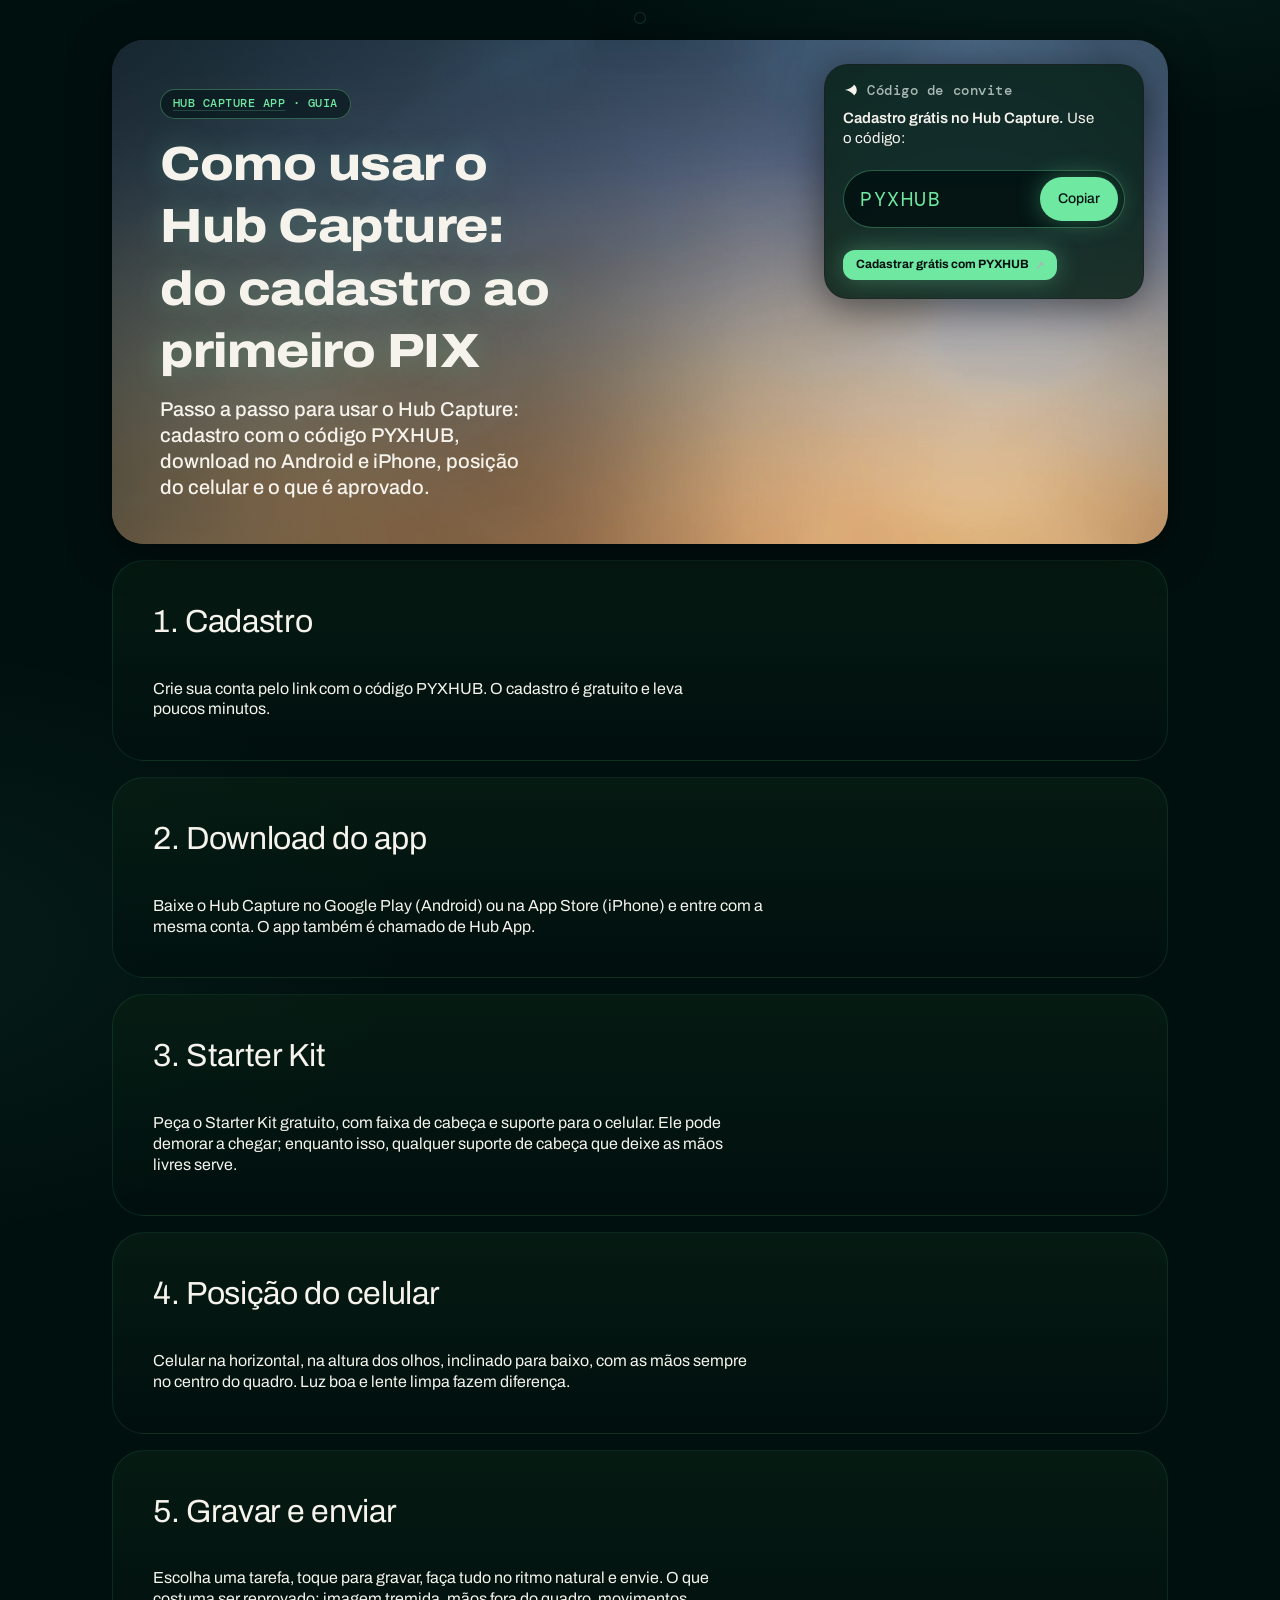
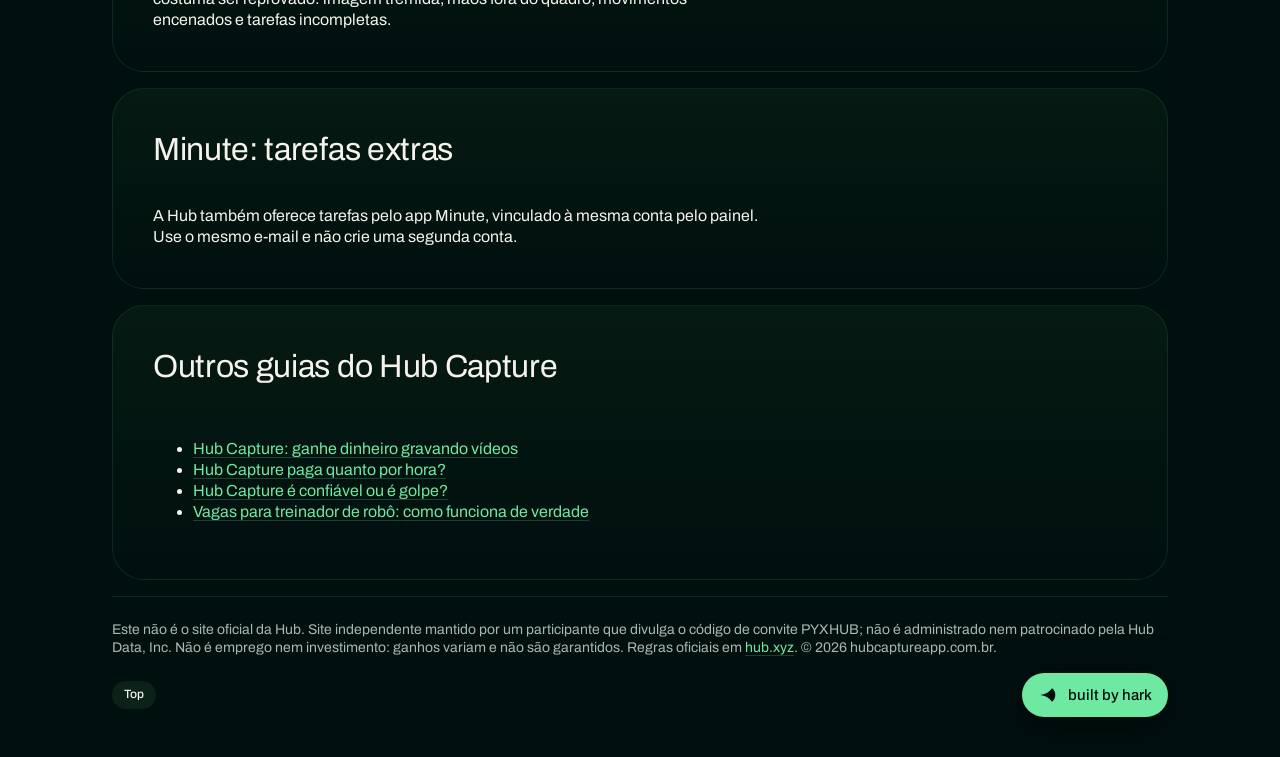
==== commit 2d7be260: "Visual Hub: tema escuro verde-menta, fotos do Hubens e robôs da Hub" ====
--- a/como-usar-hub-capture/index.html
+++ b/como-usar-hub-capture/index.html
@@ -2,6 +2,7 @@
 <html lang="pt-BR">
   <head>
     <meta charset="utf-8" />
+    <meta name="theme-color" content="#00100f" />
     <meta name="viewport" content="width=device-width, initial-scale=1" />
     <title>Como usar o Hub Capture: cadastro, download e primeira gravação</title>
     <meta name="description" content="Passo a passo para usar o Hub Capture: cadastro com o código PYXHUB, download no Android e iPhone, posição do celular e o que é aprovado." />
@@ -14,10 +15,11 @@
     <link rel="preconnect" href="https://fonts.gstatic.com" crossorigin />
     <link
       rel="stylesheet"
-      href="https://fonts.googleapis.com/css2?family=Geist:wght@400;500;600&family=Geist+Mono:wght@400&display=swap"
+      href="https://fonts.googleapis.com/css2?family=Archivo:wdth,wght@62..125,100..900&family=DM+Mono:wght@300;400&family=Geist:wght@400;500;600&family=Geist+Mono:wght@400&display=swap"
     />
     <link rel="stylesheet" href="/hark.css" />
     <link rel="stylesheet" href="/hark-hero.css" />
+    <link rel="stylesheet" href="/hub-theme.css" />
     <style>
       .x-code {
         display: flex;
--- a/hub-theme.css
+++ b/hub-theme.css
@@ -0,0 +1,121 @@
+/* Hub-style theme: deep green-black, mint accent, Archivo + DM Mono */
+:root, :root[data-theme="light"], :root[data-theme="dark"] {
+  color-scheme: dark;
+  --hub-bg: #00100f;
+  --hub-bg-2: #082014;
+  --hub-mint: #6fe8a2;
+  --hub-cream: #f5f3ec;
+  --hub-muted: #a9b8b2;
+
+  --text-primary: var(--hub-cream);
+  --text-secondary: var(--hub-muted);
+  --text-tertiary: #f5f3ec4d;
+  --text-primary-on: #00100f;
+  --text-secondary-on: #0b3a24;
+  --fill-primary: var(--hub-mint);
+  --fill-primary-on: var(--hub-bg);
+  --fill-secondary: #6fe8a280;
+  --fill-tertiary: #0c2219;
+  --fill-segment: #12352a;
+  --stroke-primary: #6fe8a238;
+  --stroke-secondary: #6fe8a21a;
+  --stroke-primary-on: #00100f1a;
+  --hover-wash: #6fe8a212;
+  --hover-wash-primary-on: #00100f14;
+
+  --hero-surface: #00100f;
+  --hero-text: #f5f3ec;
+  --hero-text-muted: #f5f3eccc;
+  --hero-scrim-strong: rgb(0 16 15 / 0.82);
+  --hero-scrim-soft: rgb(0 16 15 / 0.25);
+  --hero-scrim-side: rgb(0 16 15 / 0.55);
+  --hero-glass: rgb(0 16 15 / 0.55);
+  --hero-glass-faint: rgb(0 16 15 / 0.4);
+  --hero-glass-stroke: rgb(111 232 162 / 0.35);
+
+  --mat-regular: rgb(8 32 20 / 0.7);
+  --mat-thin: rgb(8 32 20 / 0.45);
+  --mat-agent: rgb(8 32 20 / 0.85);
+  --mat-inverse: rgb(0 16 15 / 0.82);
+  --hark-shadow: 0 8px 40px #0008;
+
+  --sans: "Archivo", -apple-system, BlinkMacSystemFont, "Helvetica Neue", sans-serif;
+  --mono: "DM Mono", ui-monospace, monospace;
+}
+
+body {
+  background:
+    radial-gradient(1200px 600px at 85% -10%, #6fe8a21f, transparent 60%),
+    radial-gradient(900px 500px at -10% 40%, #6fe8a20f, transparent 60%),
+    var(--hub-bg);
+}
+
+h1, h2, .hero h1 {
+  font-family: "Archivo", sans-serif;
+  font-stretch: 112%;
+  font-weight: 800;
+  letter-spacing: -0.01em;
+}
+h2 { font-weight: 700; }
+h1 { text-shadow: 0 0 28px #6fe8a240; }
+
+.hero__eyebrow, .head__eyebrow, .hero__meta, .callout__head, .fineprint {
+  font-family: var(--mono);
+  letter-spacing: 0.04em;
+}
+.hero__eyebrow, .head__eyebrow { color: var(--hub-mint); text-transform: uppercase; font-size: 12px; }
+
+.x-code__val { font-family: var(--mono) !important; color: var(--hub-mint) !important; }
+.x-code { background: #00100fcc !important; border-color: #6fe8a259 !important; }
+
+.btn, .x-copy {
+  background: var(--hub-mint) !important;
+  color: #00100f !important;
+  font-weight: 700;
+  box-shadow: 0 0 24px #6fe8a259;
+}
+.btn:hover, .x-copy:hover { box-shadow: 0 0 36px #6fe8a28c; opacity: 1; }
+
+.section {
+  border: 1px solid var(--stroke-secondary);
+  background: linear-gradient(180deg, #082014b3, #00100fb3);
+}
+.card, .cards > * {
+  border-color: var(--stroke-primary);
+}
+a.link { color: var(--hub-mint); }
+
+/* Robot gallery */
+.robots {
+  display: grid;
+  gap: 12px;
+  grid-template-columns: repeat(2, minmax(0, 1fr));
+}
+@media (min-width: 900px) { .robots { grid-template-columns: repeat(4, minmax(0, 1fr)); } }
+.robot {
+  margin: 0;
+  border-radius: var(--r-l);
+  overflow: hidden;
+  border: 1px solid var(--stroke-primary);
+  background: var(--fill-tertiary);
+}
+.robot img { width: 100%; aspect-ratio: 4 / 3; object-fit: cover; }
+.robot figcaption { padding: 12px 14px 14px; font: var(--type-small); color: var(--text-secondary); }
+.robot figcaption b { display: block; color: var(--text-primary); font-family: var(--mono); font-weight: 400; margin-bottom: 4px; }
+.robot--wide { grid-column: 1 / -1; }
+.robot--wide img { aspect-ratio: 21 / 9; object-position: center 35%; }
+.credit { font: var(--type-caption); color: var(--text-secondary); margin-top: 8px; }
+
+/* Nav on dark */
+.seg { background: #0c2219; }
+.seg a { color: var(--hub-muted); }
+.seg a:hover { color: var(--hub-cream); }
+.seg a[aria-current="true"] { background: var(--hub-mint); color: #00100f; }
+.theme-btn { display: none !important; }
+.glass { border-color: #6fe8a226; }
+
+/* Hero framing for the Hubens photo */
+.hero__img { object-position: 62% 25%; }
+@media (max-width: 899px) { .hero__img { object-position: 58% 20% !important; } }
+
+.section { padding: clamp(20px, 4vw, 40px); border-radius: var(--r-xl); }
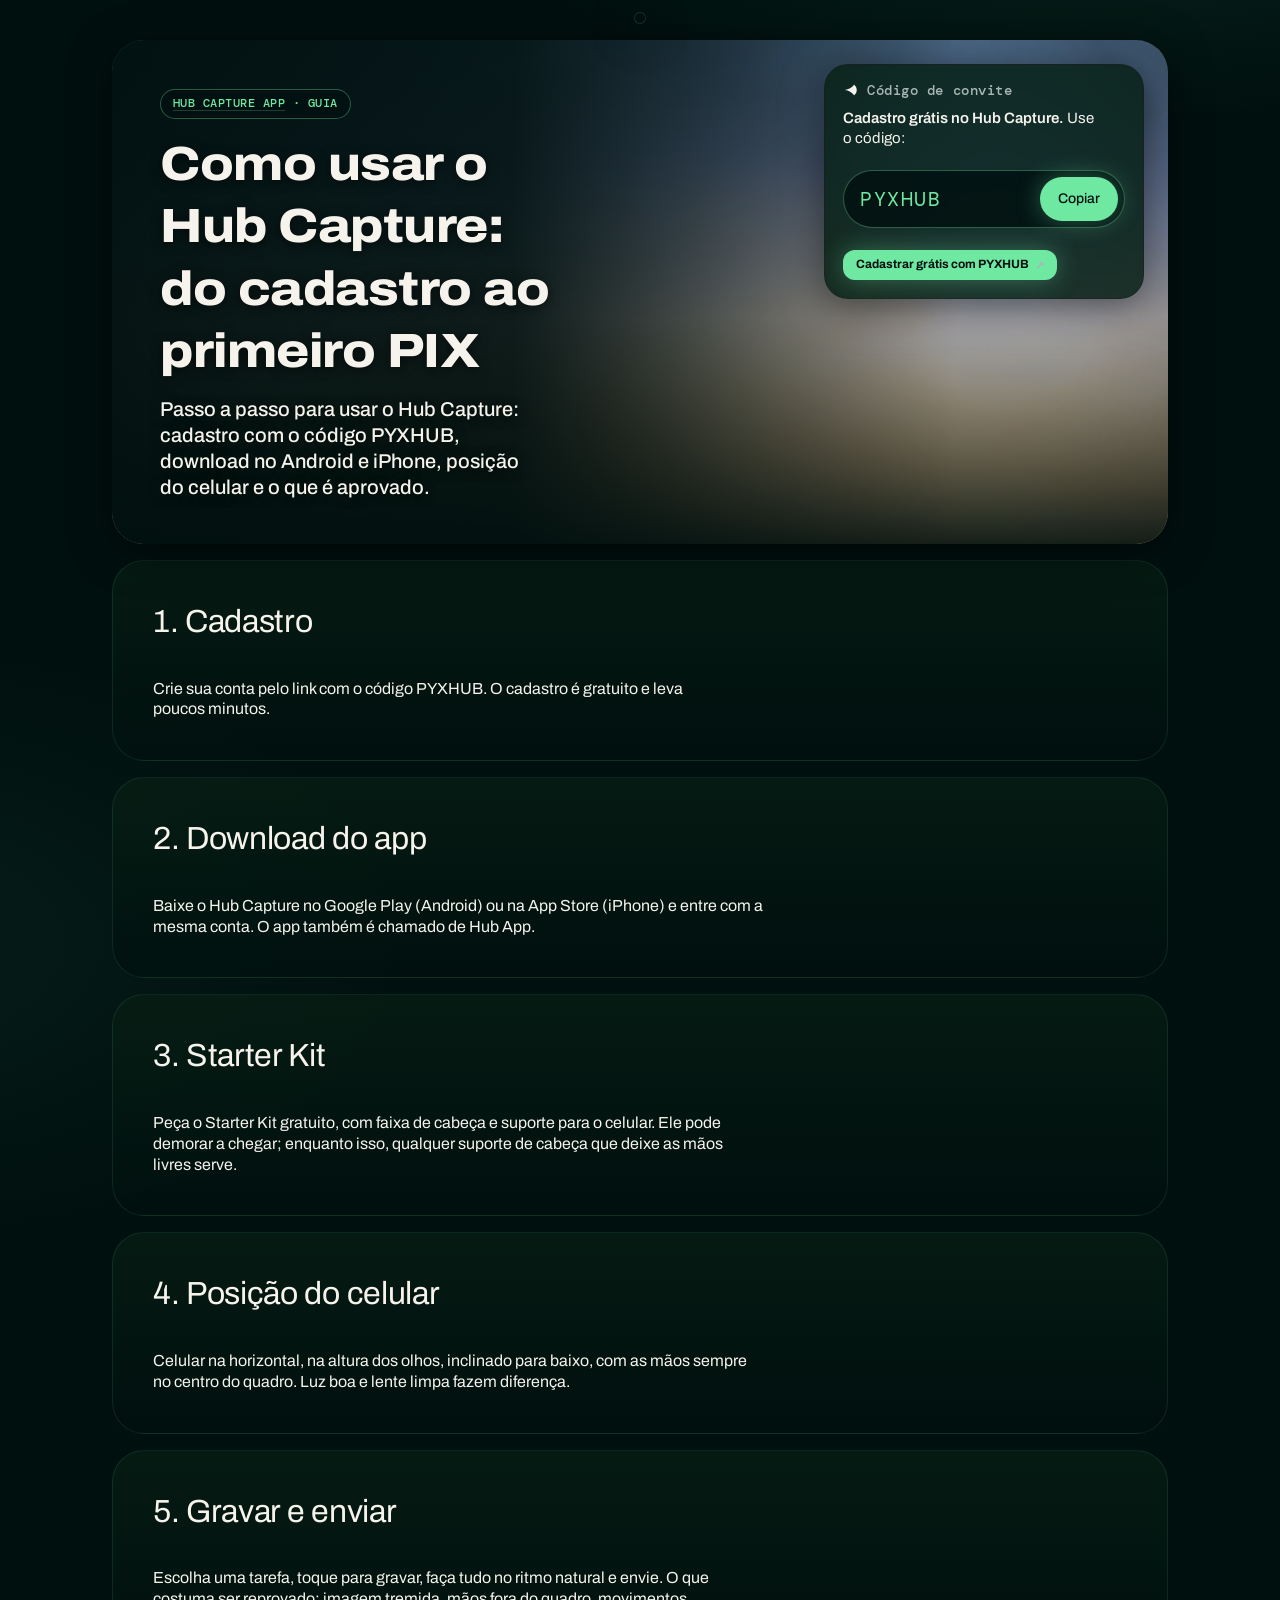
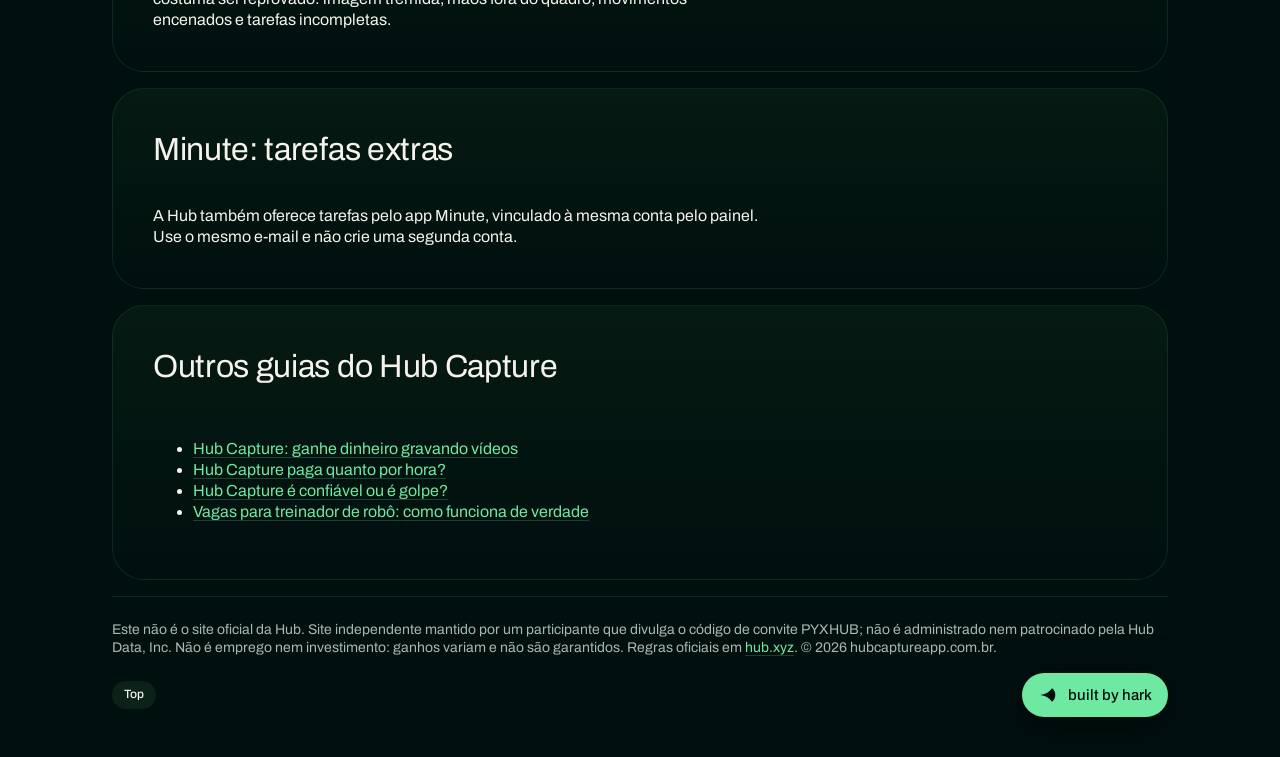
==== commit 18427860: "Cache-bust hub-theme.css" ====
--- a/como-usar-hub-capture/index.html
+++ b/como-usar-hub-capture/index.html
@@ -19,7 +19,7 @@
     />
     <link rel="stylesheet" href="/hark.css" />
     <link rel="stylesheet" href="/hark-hero.css" />
-    <link rel="stylesheet" href="/hub-theme.css" />
+    <link rel="stylesheet" href="/hub-theme.css?v=3" />
     <style>
       .x-code {
         display: flex;
--- a/hub-theme.css
+++ b/hub-theme.css
@@ -119,3 +119,21 @@
 @media (max-width: 899px) { .hero__img { object-position: 58% 20% !important; } }
 
 .section { padding: clamp(20px, 4vw, 40px); border-radius: var(--r-xl); }
+
+/* Legibilidade do hero (16 nov): texto nunca sobre o rosto do robô */
+.hero::after {
+  background:
+    linear-gradient(to right, rgb(0 16 15 / 0.96) 0%, rgb(0 16 15 / 0.88) 38%, rgb(0 16 15 / 0.35) 62%, transparent 80%),
+    linear-gradient(to top, rgb(0 16 15 / 0.9) 0%, transparent 45%) !important;
+}
+.hero h1, .hero__sub, .hero__meta { text-shadow: 0 2px 12px rgb(0 0 0 / 0.6); }
+.hero__meta { color: #f5f3ec !important; }
+@media (min-width: 900px) { .hero__img { object-position: 85% 25% !important; } .hero__copy { max-width: 34rem; } }
+@media (max-width: 899px) {
+  .hero { display: block !important; min-height: 0 !important; background: #00100f; }
+  .hero__img { position: relative !important; inset: auto !important; display: block; width: 100%; height: 260px !important; object-position: 55% 18% !important; z-index: 0 !important; }
+  .hero::after { display: none !important; }
+  .hero__copy { position: relative; padding: 22px 20px 26px !important; }
+  .hero h1 { font-size: clamp(30px, 8.5vw, 40px) !important; line-height: 1.08; }
+  .hero__credit { top: 12px !important; right: 12px !important; }
+}
